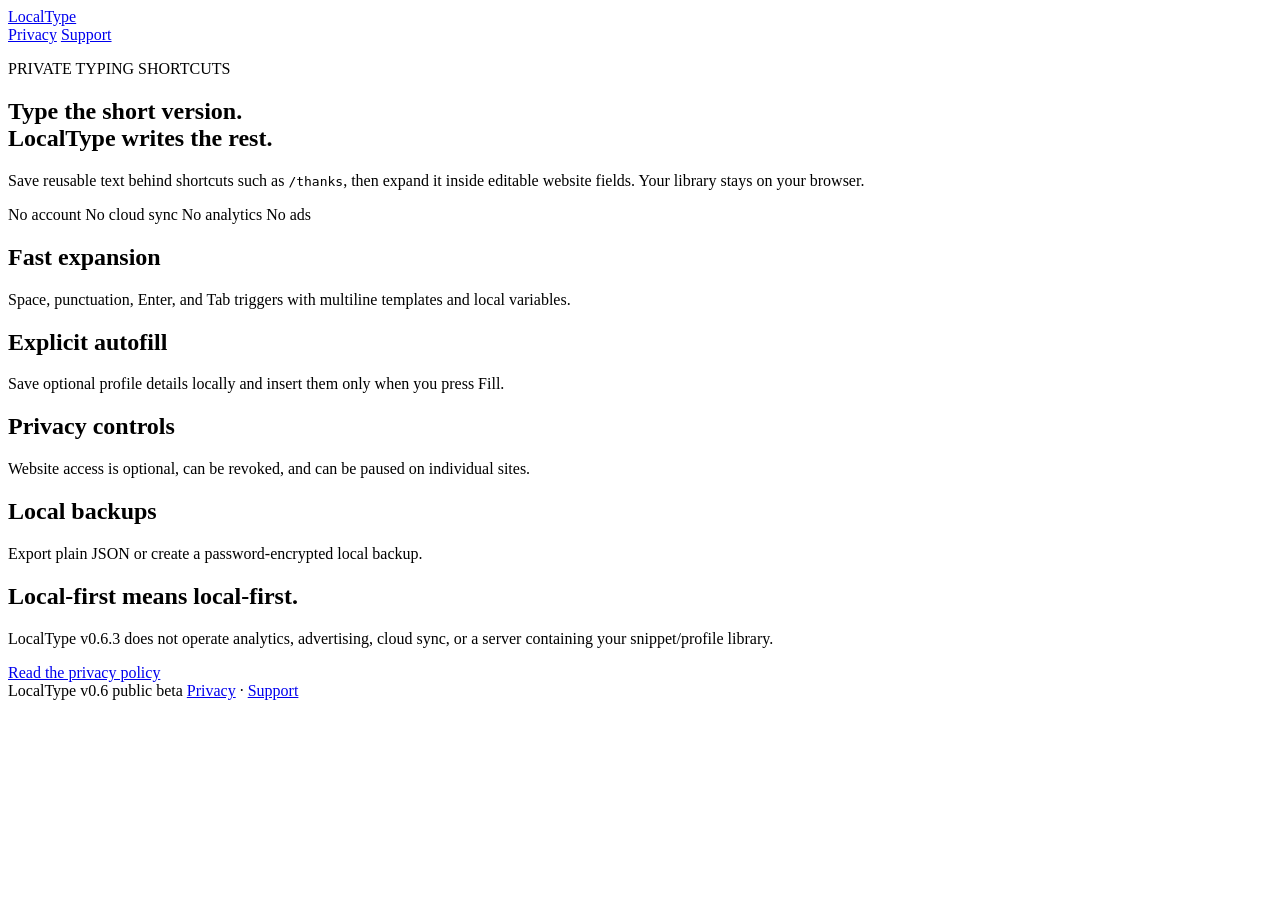
==== index.html @ d2d7317b "Add LocalType public website: index.html" ====
<!doctype html>
<html lang="en">
<head>
  <meta charset="utf-8">
  <meta name="viewport" content="width=device-width,initial-scale=1">
  <meta name="description" content="LocalType — private, local-first text expansion and autofill for Chrome.">
  <title>LocalType — Private Text Expander</title>
  <link rel="stylesheet" href="styles.css">
</head>
<body>
  <main class="page">
    <nav class="nav">
      <a class="brand" href="index.html">LocalType</a>
      <div>
        <a href="privacy.html">Privacy</a>
        <a href="support.html">Support</a>
      </div>
    </nav>

    <section class="home-hero">
      <p class="eyebrow">PRIVATE TYPING SHORTCUTS</p>
      <h1>Type the short version.<br>LocalType writes the rest.</h1>
      <p class="lead">Save reusable text behind shortcuts such as <code>/thanks</code>, then expand it inside editable website fields. Your library stays on your browser.</p>
      <div class="chips">
        <span>No account</span>
        <span>No cloud sync</span>
        <span>No analytics</span>
        <span>No ads</span>
      </div>
    </section>

    <section class="cards">
      <article>
        <h2>Fast expansion</h2>
        <p>Space, punctuation, Enter, and Tab triggers with multiline templates and local variables.</p>
      </article>
      <article>
        <h2>Explicit autofill</h2>
        <p>Save optional profile details locally and insert them only when you press Fill.</p>
      </article>
      <article>
        <h2>Privacy controls</h2>
        <p>Website access is optional, can be revoked, and can be paused on individual sites.</p>
      </article>
      <article>
        <h2>Local backups</h2>
        <p>Export plain JSON or create a password-encrypted local backup.</p>
      </article>
    </section>

    <section class="callout">
      <h2>Local-first means local-first.</h2>
      <p>LocalType v0.6.3 does not operate analytics, advertising, cloud sync, or a server containing your snippet/profile library.</p>
      <a class="button-link" href="privacy.html">Read the privacy policy</a>
    </section>

    <footer>
      <span>LocalType v0.6 public beta</span>
      <span><a href="privacy.html">Privacy</a> · <a href="support.html">Support</a></span>
    </footer>
  </main>
</body>
</html>
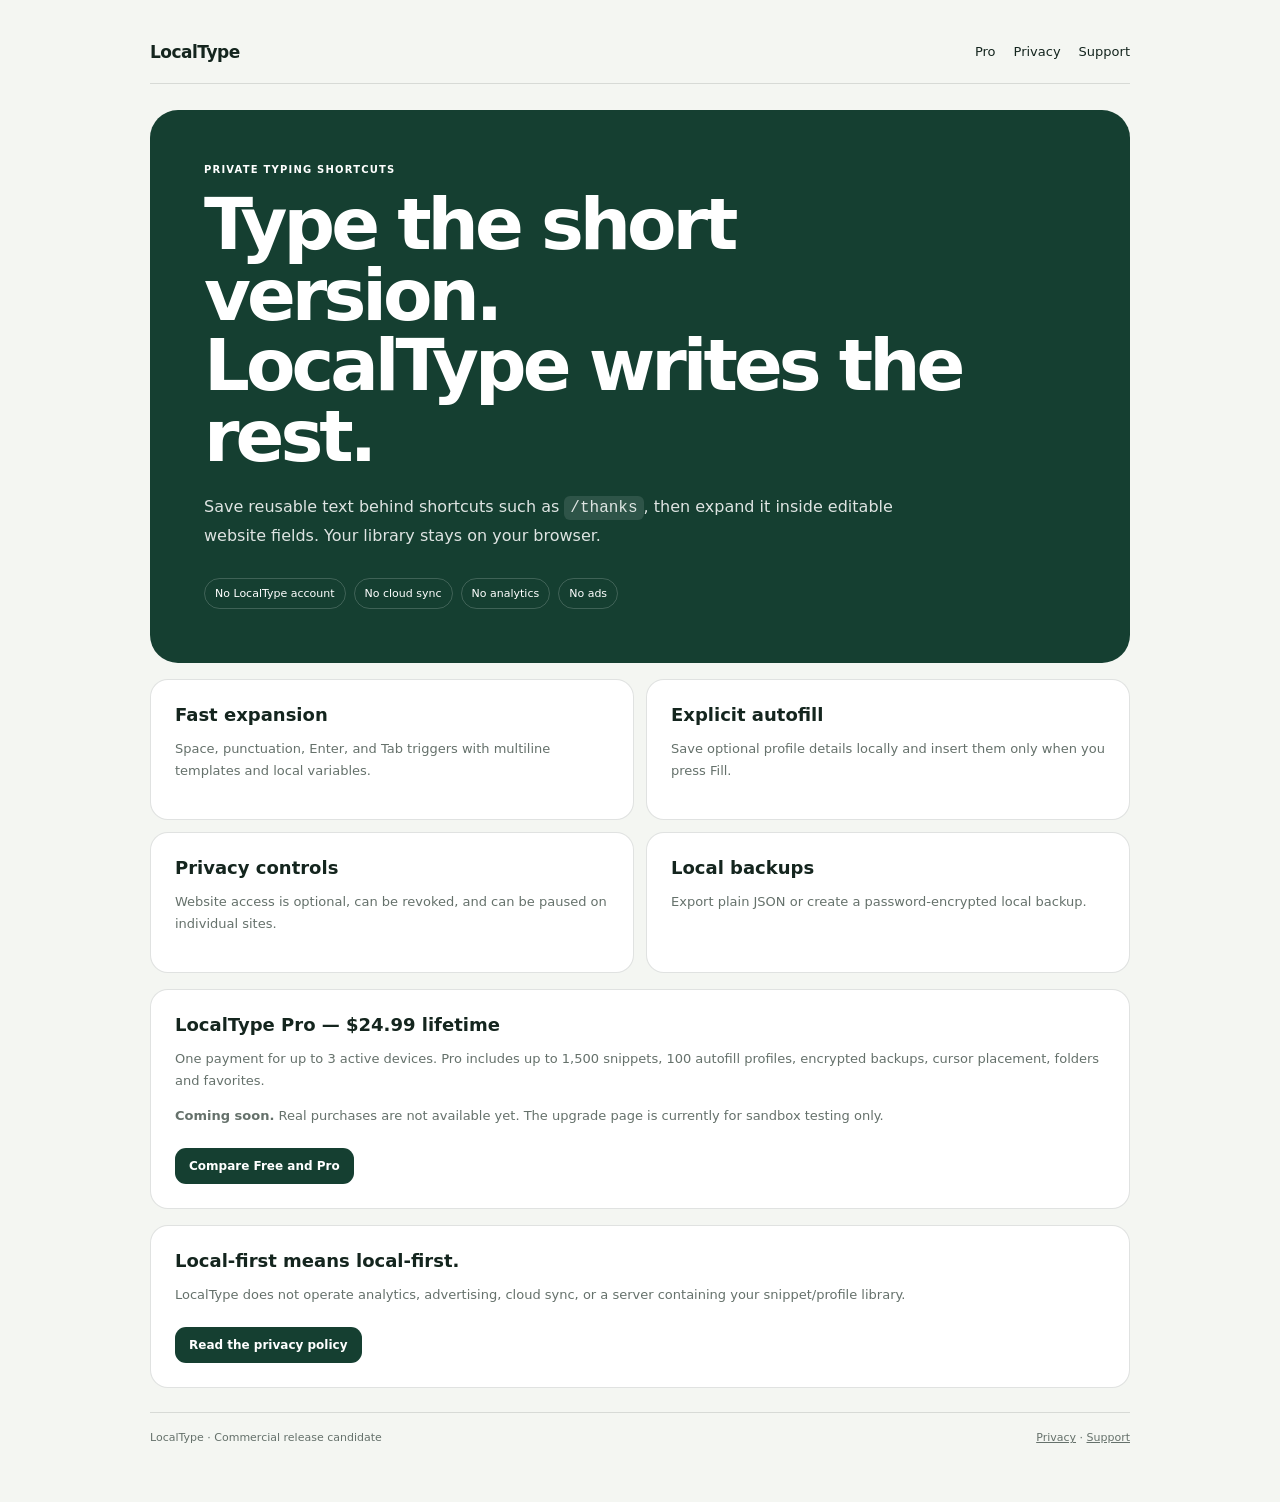
==== commit 51cf4405: "Update homepage with LocalType Pro pricing and accurate prelaunch status" ====
--- a/index.html
+++ b/index.html
@@ -12,6 +12,7 @@
     <nav class="nav">
       <a class="brand" href="index.html">LocalType</a>
       <div>
+        <a href="upgrade.html">Pro</a>
         <a href="privacy.html">Privacy</a>
         <a href="support.html">Support</a>
       </div>
@@ -22,7 +23,7 @@
       <h1>Type the short version.<br>LocalType writes the rest.</h1>
       <p class="lead">Save reusable text behind shortcuts such as <code>/thanks</code>, then expand it inside editable website fields. Your library stays on your browser.</p>
       <div class="chips">
-        <span>No account</span>
+        <span>No LocalType account</span>
         <span>No cloud sync</span>
         <span>No analytics</span>
         <span>No ads</span>
@@ -49,13 +50,20 @@
     </section>
 
     <section class="callout">
+      <h2>LocalType Pro — $24.99 lifetime</h2>
+      <p>One payment for up to 3 active devices. Pro includes up to 1,500 snippets, 100 autofill profiles, encrypted backups, cursor placement, folders and favorites.</p>
+      <p><strong>Coming soon.</strong> Real purchases are not available yet. The upgrade page is currently for sandbox testing only.</p>
+      <a class="button-link" href="upgrade.html">Compare Free and Pro</a>
+    </section>
+
+    <section class="callout">
       <h2>Local-first means local-first.</h2>
-      <p>LocalType v0.6.3 does not operate analytics, advertising, cloud sync, or a server containing your snippet/profile library.</p>
+      <p>LocalType does not operate analytics, advertising, cloud sync, or a server containing your snippet/profile library.</p>
       <a class="button-link" href="privacy.html">Read the privacy policy</a>
     </section>
 
     <footer>
-      <span>LocalType v0.6 public beta</span>
+      <span>LocalType · Commercial release candidate</span>
       <span><a href="privacy.html">Privacy</a> · <a href="support.html">Support</a></span>
     </footer>
   </main>
--- a/styles.css
+++ b/styles.css
@@ -0,0 +1,382 @@
+:root {
+  color-scheme: light dark;
+  --bg: #f4f6f2;
+  --panel: #ffffff;
+  --text: #14251e;
+  --muted: #65716b;
+  --line: rgba(20,37,30,.13);
+  --accent: #153f31;
+  --accent-soft: #e7efe9;
+  --accent-text: #ffffff;
+}
+@media (prefers-color-scheme: dark) {
+  :root {
+    --bg: #111713;
+    --panel: #18211c;
+    --text: #eef4f0;
+    --muted: #a3aea8;
+    --line: rgba(238,244,240,.13);
+    --accent: #8bc9ad;
+    --accent-soft: #23372e;
+    --accent-text: #102018;
+  }
+}
+* { box-sizing: border-box; }
+body {
+  margin: 0;
+  background: var(--bg);
+  color: var(--text);
+  font-family: Inter, ui-sans-serif, system-ui, -apple-system, BlinkMacSystemFont, "Segoe UI", sans-serif;
+}
+a { color: inherit; }
+.page {
+  width: min(980px, calc(100% - 32px));
+  margin: 0 auto;
+  padding: 20px 0 60px;
+}
+.nav {
+  min-height: 64px;
+  display: flex;
+  align-items: center;
+  justify-content: space-between;
+  border-bottom: 1px solid var(--line);
+}
+.nav > div { display: flex; gap: 18px; }
+.nav a { text-decoration: none; font-size: 13px; }
+.nav a[aria-current="page"] { font-weight: 800; }
+.brand { font-size: 17px !important; font-weight: 850; letter-spacing: -.03em; }
+.home-hero {
+  margin-top: 26px;
+  padding: 54px;
+  border-radius: 28px;
+  background: var(--accent);
+  color: var(--accent-text);
+}
+.eyebrow {
+  margin: 0;
+  font-size: 10px;
+  font-weight: 850;
+  letter-spacing: .12em;
+}
+h1 {
+  margin: 14px 0 0;
+  max-width: 820px;
+  font-size: clamp(42px, 7vw, 72px);
+  line-height: .98;
+  letter-spacing: -.055em;
+}
+.policy h1 { color: var(--text); font-size: clamp(38px, 6vw, 60px); }
+.lead {
+  margin: 22px 0 0;
+  max-width: 720px;
+  color: inherit;
+  opacity: .86;
+  font-size: 16px;
+  line-height: 1.7;
+}
+.policy .lead { color: var(--muted); opacity: 1; }
+code {
+  padding: 3px 6px;
+  border-radius: 6px;
+  background: var(--accent-soft);
+  color: var(--text);
+}
+.home-hero code { background: rgba(255,255,255,.13); color: inherit; }
+.chips { margin-top: 28px; display: flex; flex-wrap: wrap; gap: 8px; }
+.chips span {
+  padding: 8px 10px;
+  border: 1px solid rgba(255,255,255,.18);
+  border-radius: 999px;
+  font-size: 11px;
+}
+.cards {
+  margin-top: 16px;
+  display: grid;
+  grid-template-columns: repeat(2, minmax(0,1fr));
+  gap: 12px;
+}
+.cards article, .callout, .policy section {
+  padding: 24px;
+  border: 1px solid var(--line);
+  border-radius: 18px;
+  background: var(--panel);
+}
+.cards h2, .callout h2, .policy h2 { margin: 0; font-size: 18px; }
+.cards p, .callout p, .policy p, .policy li {
+  color: var(--muted);
+  font-size: 13px;
+  line-height: 1.7;
+}
+.callout { margin-top: 16px; }
+.button-link {
+  display: inline-block;
+  margin-top: 8px;
+  padding: 11px 14px;
+  border-radius: 11px;
+  background: var(--accent);
+  color: var(--accent-text);
+  text-decoration: none;
+  font-size: 12px;
+  font-weight: 800;
+}
+.policy { margin-top: 38px; }
+.policy section { margin-top: 12px; }
+.policy ul, .policy ol { padding-left: 22px; }
+.updated { margin-top: 24px !important; font-size: 11px !important; }
+footer {
+  margin-top: 24px;
+  padding-top: 18px;
+  display: flex;
+  justify-content: space-between;
+  border-top: 1px solid var(--line);
+  color: var(--muted);
+  font-size: 11px;
+}
+@media (max-width: 700px) {
+  .home-hero { padding: 30px; }
+  .cards { grid-template-columns: 1fr; }
+  footer { flex-direction: column; gap: 6px; }
+}
+
+
+/* LocalType Pro purchase page */
+.upgrade-hero {
+  margin-top: 26px;
+  padding: 44px;
+  display: grid;
+  grid-template-columns: minmax(0, 1.3fr) minmax(260px, .7fr);
+  gap: 30px;
+  align-items: center;
+  border-radius: 28px;
+  background: var(--accent);
+  color: var(--accent-text);
+}
+
+.upgrade-hero h1 {
+  color: inherit;
+}
+
+.price-card {
+  padding: 26px;
+  border: 1px solid rgba(255,255,255,.18);
+  border-radius: 20px;
+  background: rgba(255,255,255,.09);
+  backdrop-filter: blur(12px);
+}
+
+.price-card > span,
+.plan-tag {
+  font-size: 10px;
+  font-weight: 850;
+  letter-spacing: .1em;
+}
+
+.price-card strong {
+  display: block;
+  margin-top: 10px;
+  font-size: 38px;
+  letter-spacing: -.04em;
+}
+
+.price-card p {
+  margin: 5px 0 0;
+  color: rgba(255,255,255,.74);
+  font-size: 12px;
+}
+
+.payment-button {
+  border: 0;
+  cursor: pointer;
+  font: inherit;
+  font-size: 12px;
+  font-weight: 800;
+}
+
+.price-card .payment-button {
+  width: 100%;
+  margin-top: 20px;
+  text-align: center;
+  background: white;
+  color: #153f31;
+}
+
+.payment-button:disabled {
+  cursor: not-allowed;
+  opacity: .55;
+}
+
+.status-copy {
+  margin-top: 10px !important;
+  color: var(--muted) !important;
+  font-size: 11px !important;
+  line-height: 1.5 !important;
+}
+
+.price-card .status-copy {
+  color: rgba(255,255,255,.72) !important;
+}
+
+.status-copy[data-tone="success"] {
+  color: #2f765d !important;
+}
+
+.status-copy[data-tone="error"] {
+  color: #a33939 !important;
+}
+
+.plan-compare {
+  margin-top: 16px;
+  display: grid;
+  grid-template-columns: repeat(2, minmax(0,1fr));
+  gap: 12px;
+}
+
+.plan-compare article,
+.activation-panel,
+.trust-strip article {
+  padding: 24px;
+  border: 1px solid var(--line);
+  border-radius: 18px;
+  background: var(--panel);
+}
+
+.plan-compare .pro-card {
+  border-color: color-mix(in srgb, var(--accent) 34%, var(--line));
+  box-shadow: 0 18px 55px color-mix(in srgb, var(--accent) 8%, transparent);
+}
+
+.plan-compare h2 {
+  margin: 8px 0 0;
+}
+
+.plan-compare ul {
+  margin: 18px 0 0;
+  padding: 0;
+  list-style: none;
+  display: grid;
+  gap: 9px;
+}
+
+.plan-compare li {
+  position: relative;
+  padding-left: 20px;
+  color: var(--muted);
+  font-size: 13px;
+  line-height: 1.45;
+}
+
+.plan-compare li::before {
+  content: "✓";
+  position: absolute;
+  left: 0;
+  color: var(--accent);
+  font-weight: 850;
+}
+
+.activation-panel {
+  margin-top: 16px;
+}
+
+.activation-panel > div:first-child > p:not(.eyebrow) {
+  max-width: 700px;
+  color: var(--muted);
+  font-size: 13px;
+  line-height: 1.6;
+}
+
+.restore-form {
+  margin-top: 20px;
+  display: grid;
+  grid-template-columns: 1fr 1.25fr auto;
+  gap: 10px;
+  align-items: end;
+}
+
+.restore-form label span {
+  display: block;
+  margin-bottom: 6px;
+  color: var(--muted);
+  font-size: 11px;
+  font-weight: 700;
+}
+
+.restore-form input {
+  width: 100%;
+  height: 42px;
+  padding: 0 12px;
+  border: 1px solid var(--line);
+  border-radius: 10px;
+  background: var(--bg);
+  color: var(--text);
+  font: inherit;
+}
+
+.activation-result {
+  margin-top: 20px;
+  padding: 20px;
+  border-radius: 15px;
+  background: var(--accent-soft);
+}
+
+.activation-result h3 {
+  margin: 8px 0 0;
+}
+
+.activation-result p {
+  color: var(--muted);
+  font-size: 12px;
+}
+
+.activation-result textarea {
+  width: 100%;
+  margin-top: 12px;
+  padding: 12px;
+  border: 1px solid var(--line);
+  border-radius: 10px;
+  resize: vertical;
+  background: var(--panel);
+  color: var(--text);
+  font: 11px/1.45 ui-monospace, SFMono-Regular, Menlo, Consolas, monospace;
+}
+
+.activation-actions {
+  margin-top: 10px;
+  display: flex;
+  flex-wrap: wrap;
+  gap: 8px;
+}
+
+.secondary-payment {
+  border: 1px solid var(--line);
+  background: transparent;
+  color: var(--text);
+}
+
+.trust-strip {
+  margin-top: 16px;
+  display: grid;
+  grid-template-columns: repeat(3, minmax(0,1fr));
+  gap: 12px;
+}
+
+.trust-strip p {
+  color: var(--muted);
+  font-size: 12px;
+  line-height: 1.55;
+}
+
+.hidden {
+  display: none !important;
+}
+
+@media (max-width: 820px) {
+  .upgrade-hero,
+  .plan-compare,
+  .trust-strip {
+    grid-template-columns: 1fr;
+  }
+
+  .restore-form {
+    grid-template-columns: 1fr;
+  }
+}
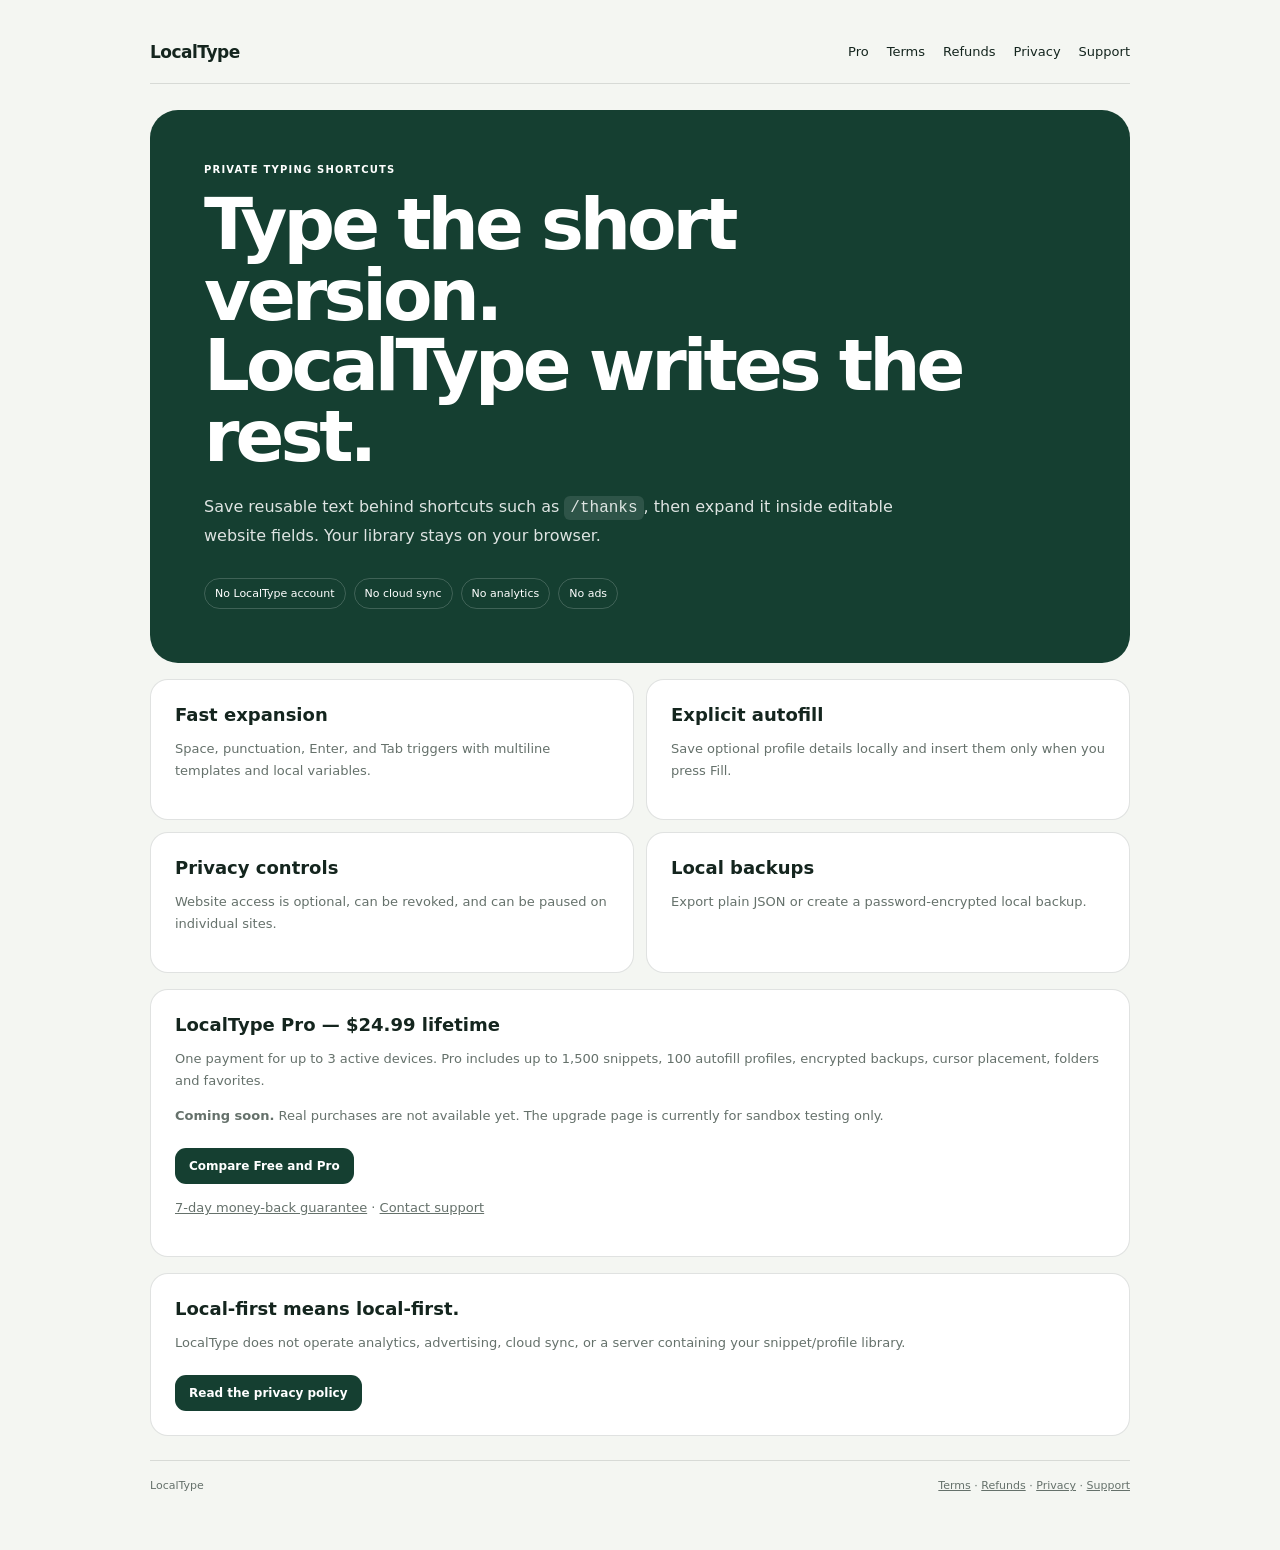
==== commit b1b57f1f: "Publish approved 7-day refund policy and LocalType support details" ====
--- a/index.html
+++ b/index.html
@@ -9,14 +9,7 @@
 </head>
 <body>
   <main class="page">
-    <nav class="nav">
-      <a class="brand" href="index.html">LocalType</a>
-      <div>
-        <a href="upgrade.html">Pro</a>
-        <a href="privacy.html">Privacy</a>
-        <a href="support.html">Support</a>
-      </div>
-    </nav>
+    <nav class="nav"><a class="brand" href="index.html">LocalType</a><div><a href="upgrade.html">Pro</a> <a href="terms.html">Terms</a> <a href="refunds.html">Refunds</a> <a href="privacy.html">Privacy</a> <a href="support.html">Support</a></div></nav>
 
     <section class="home-hero">
       <p class="eyebrow">PRIVATE TYPING SHORTCUTS</p>
@@ -54,6 +47,7 @@
       <p>One payment for up to 3 active devices. Pro includes up to 1,500 snippets, 100 autofill profiles, encrypted backups, cursor placement, folders and favorites.</p>
       <p><strong>Coming soon.</strong> Real purchases are not available yet. The upgrade page is currently for sandbox testing only.</p>
       <a class="button-link" href="upgrade.html">Compare Free and Pro</a>
+      <p><a href="refunds.html">7-day money-back guarantee</a> · <a href="mailto:elrebelgamer01@gmail.com">Contact support</a></p>
     </section>
 
     <section class="callout">
@@ -62,10 +56,7 @@
       <a class="button-link" href="privacy.html">Read the privacy policy</a>
     </section>
 
-    <footer>
-      <span>LocalType · Commercial release candidate</span>
-      <span><a href="privacy.html">Privacy</a> · <a href="support.html">Support</a></span>
-    </footer>
+    <footer><span>LocalType</span><span><a href="terms.html">Terms</a> · <a href="refunds.html">Refunds</a> · <a href="privacy.html">Privacy</a> · <a href="support.html">Support</a></span></footer>
   </main>
 </body>
 </html>
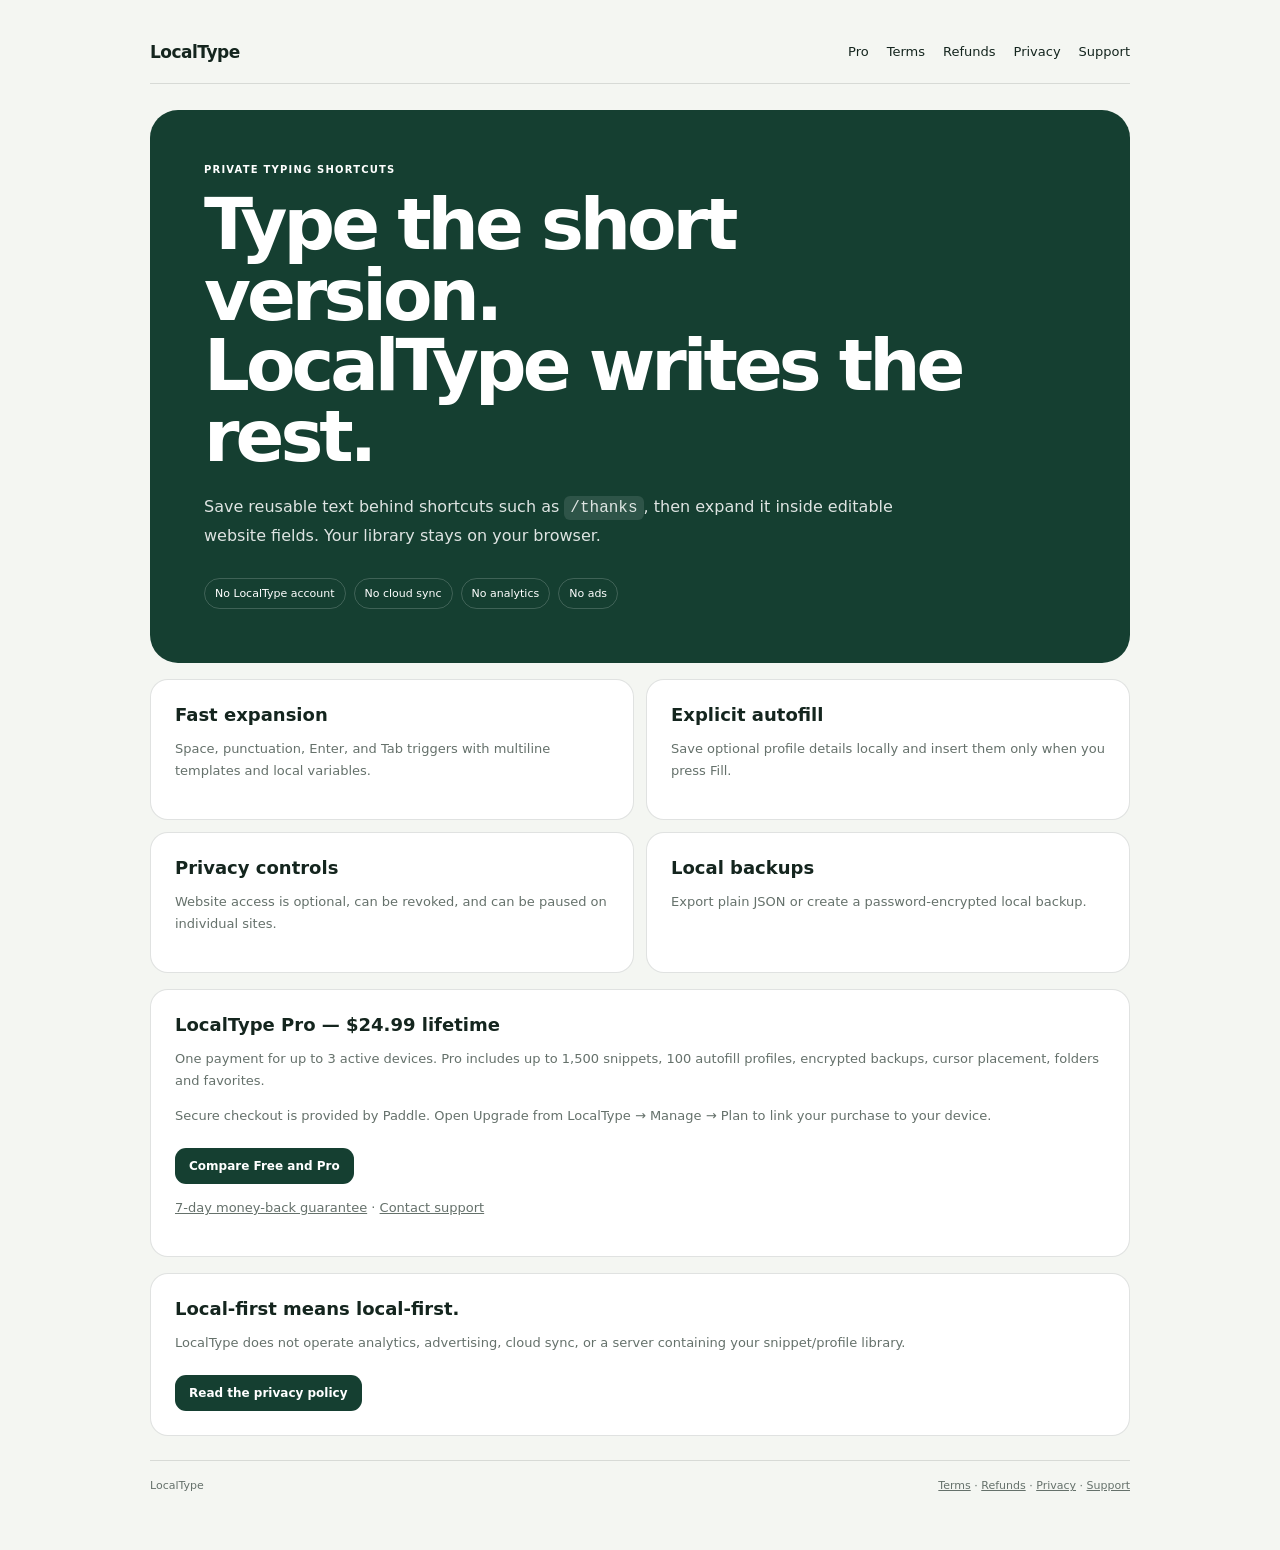
==== commit aca8988b: "Enable live LocalType checkout and align launch information" ====
--- a/index.html
+++ b/index.html
@@ -45,9 +45,9 @@
     <section class="callout">
       <h2>LocalType Pro — $24.99 lifetime</h2>
       <p>One payment for up to 3 active devices. Pro includes up to 1,500 snippets, 100 autofill profiles, encrypted backups, cursor placement, folders and favorites.</p>
-      <p><strong>Coming soon.</strong> Real purchases are not available yet. The upgrade page is currently for sandbox testing only.</p>
+      <p>Secure checkout is provided by Paddle. Open Upgrade from LocalType → Manage → Plan to link your purchase to your device.</p>
       <a class="button-link" href="upgrade.html">Compare Free and Pro</a>
-      <p><a href="refunds.html">7-day money-back guarantee</a> · <a href="mailto:elrebelgamer01@gmail.com">Contact support</a></p>
+      <p><a href="refunds.html">7-day money-back guarantee</a> · <a href="mailto:elrebelgamer@gmail.com">Contact support</a></p>
     </section>
 
     <section class="callout">
